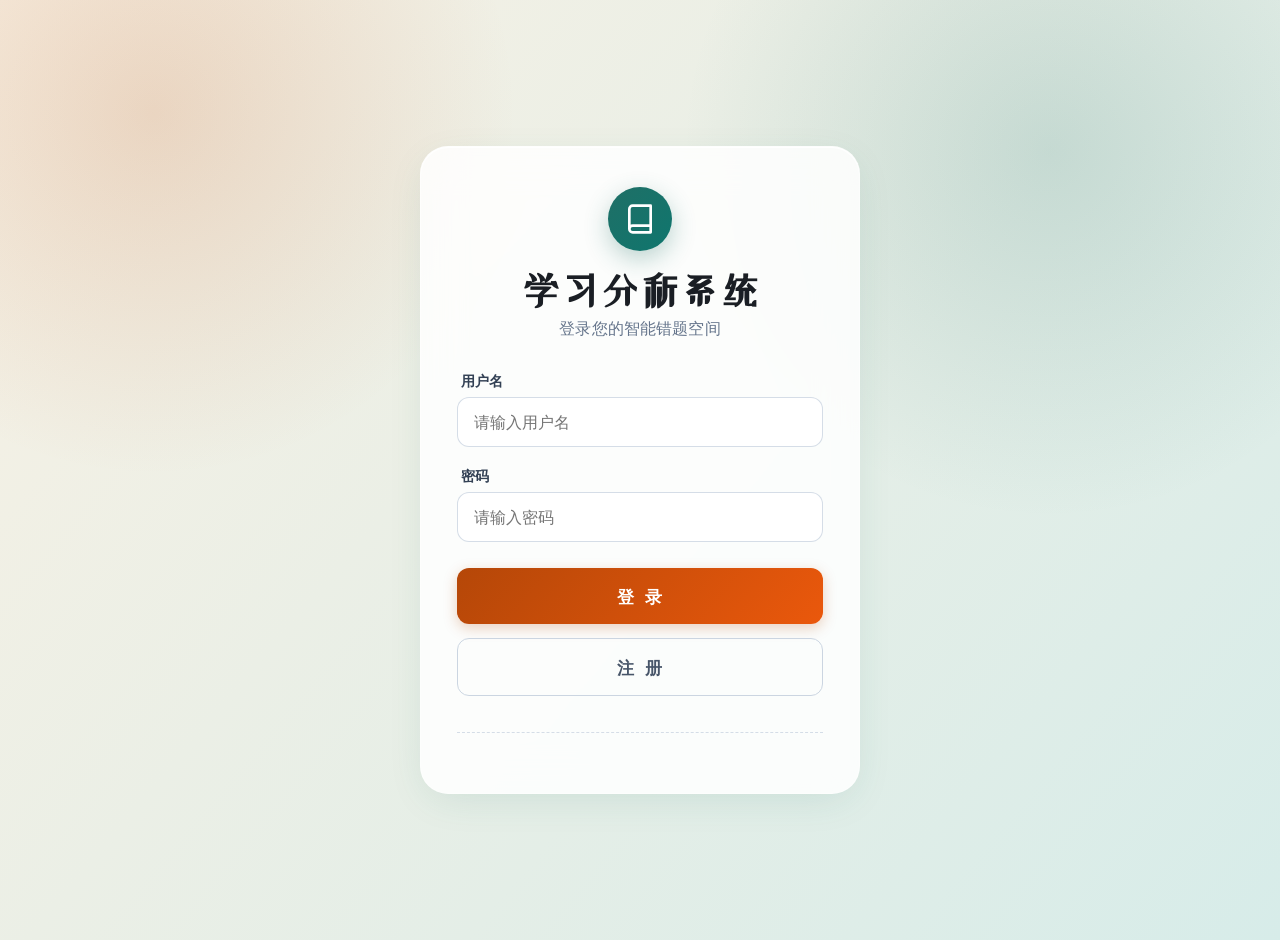
==== web/login.html @ 93766e54 "最小mvp以及一些杂项文件" ====
<!doctype html>
<html lang="zh-CN">
<head>
  <meta charset="UTF-8" />
  <meta name="viewport" content="width=device-width, initial-scale=1.0" />
  <title>登录 - 学习分析系统</title>
  <link rel="preconnect" href="https://fonts.googleapis.com" />
  <link rel="preconnect" href="https://fonts.gstatic.com" crossorigin />
  <link href="https://fonts.googleapis.com/css2?family=ZCOOL+XiaoWei&family=IBM+Plex+Mono:wght@400;600&display=swap" rel="stylesheet" />
  <link rel="stylesheet" href="/web/style.css" />
</head>
<body>
  <main class="login-shell">
    <section class="login-card">
      <div class="login-header">
        <div class="logo-circle">
          <svg viewBox="0 0 24 24" width="32" height="32" stroke="currentColor" stroke-width="2" fill="none" stroke-linecap="round" stroke-linejoin="round"><path d="M4 19.5v-15A2.5 2.5 0 0 1 6.5 2H20v20H6.5a2.5 2.5 0 0 1 0-5H20"></path></svg>
        </div>
        <h1>学习分析系统</h1>
        <p class="login-sub">登录您的智能错题空间</p>
      </div>

      <form id="loginForm" class="login-form">
        <div class="input-group">
          <label for="username">用户名</label>
          <input id="username" type="text" placeholder="请输入用户名" autocomplete="username" />
        </div>
        <div class="input-group">
          <label for="password">密码</label>
          <input id="password" type="password" placeholder="请输入密码" autocomplete="current-password" />
        </div>

        <div class="auth-actions">
          <button id="loginBtn" class="primary btn-large" type="button">登 录</button>
          <button id="registerBtn" class="ghost btn-large" type="button">注 册</button>
        </div>
      </form>

      <div id="authStatus" class="hint auth-footer">
      </div>
    </section>
  </main>
  <script src="/web/login.js"></script>
</body>
</html>
---- web/style.css ----
:root {
  --bg-a: #f8f1e4;
  --bg-b: #d7ece9;
  --card: rgba(255, 255, 255, 0.85);
  --ink: #22262e;
  --main: #b54708;
  --main-2: #1f6f66;
  --line: rgba(34, 38, 46, 0.2);
  --good: #166534;
  --warn: #9a3412;
}

* {
  box-sizing: border-box;
}

body {
  margin: 0;
  font-family: "IBM Plex Mono", "Microsoft YaHei", sans-serif;
  color: var(--ink);
  background:
    radial-gradient(circle at 12% 12%, rgba(181, 71, 8, 0.16), transparent 26%),
    radial-gradient(circle at 82% 16%, rgba(31, 111, 102, 0.16), transparent 28%),
    linear-gradient(130deg, var(--bg-a), var(--bg-b));
  min-height: 100vh;
  padding: 20px;
}

.shell {
  width: min(1100px, 100%);
  margin: 0 auto;
  display: grid;
  gap: 12px;
}

.hero,
.auth-card,
.panel {
  background: var(--card);
  border: 1px solid var(--line);
  border-radius: 18px;
  padding: 18px 24px;
  box-shadow: 0 12px 26px rgba(27, 39, 52, 0.12);
}

.hero {
  display: flex;
  justify-content: space-between;
  align-items: center;
  flex-wrap: wrap;
  gap: 16px;
}

.hero-brand {
  display: flex;
  align-items: center;
  gap: 14px;
}

.hero h1 {
  margin: 0;
  text-align: left;
}

.logo-circle-small {
  width: 44px;
  height: 44px;
  background: linear-gradient(135deg, var(--main-2), #0f766e);
  color: white;
  border-radius: 50%;
  display: flex;
  align-items: center;
  justify-content: center;
  box-shadow: 0 4px 12px rgba(31, 111, 102, 0.2);
}

.user-profile {
  display: flex;
  align-items: center;
  gap: 12px;
  background: rgba(255, 255, 255, 0.6);
  padding: 6px 14px 6px 6px;
  border-radius: 50px;
  border: 1px solid var(--line);
  box-shadow: 0 2px 8px rgba(0, 0, 0, 0.05);
}

.user-profile .avatar {
  width: 36px;
  height: 36px;
  background: #fff;
  border-radius: 50%;
  display: flex;
  align-items: center;
  justify-content: center;
  color: var(--main-2);
  box-shadow: 0 2px 6px rgba(0,0,0,0.1);
}

.user-profile .username {
  font-size: 0.95rem;
  font-weight: 600;
  color: #334155;
}

.small-btn {
  padding: 4px 12px;
  font-size: 0.85rem;
  border-radius: 20px;
  border: 1px solid rgba(203, 213, 225, 0.8);
}

.small-btn:hover {
  background: rgba(241, 245, 249, 0.8);
}

.btn-group-full {
  display: grid;
  grid-template-columns: 1fr 1fr;
  gap: 16px;
  margin: 8px 0;
}

.spread-btn {
  display: flex;
  align-items: center;
  justify-content: center;
  gap: 8px;
  padding: 16px 20px;
  font-size: 1.1rem;
  font-weight: 600;
  border-radius: 14px;
  letter-spacing: 0.03em;
  transition: transform 0.1s, box-shadow 0.2s;
}

.spread-btn.primary:hover {
  transform: translateY(-1px);
  box-shadow: 0 6px 20px rgba(181, 71, 8, 0.35);
}

.spread-btn.accent:hover {
  transform: translateY(-1px);
  box-shadow: 0 6px 20px rgba(31, 111, 102, 0.35);
}

.right-only {
  margin-left: auto;
}

.login-shell {
  min-height: 100vh;
  display: grid;
  place-items: center;
  padding: 1rem;
}

.login-card {
  width: min(440px, 100%);
  background: rgba(255, 255, 255, 0.85);
  backdrop-filter: blur(20px);
  -webkit-backdrop-filter: blur(20px);
  border: 1px solid rgba(255, 255, 255, 0.4);
  border-radius: 28px;
  padding: 40px 36px;
  box-shadow: 
    0 10px 40px -10px rgba(31, 111, 102, 0.15),
    inset 0 1px 0 rgba(255,255,255,1);
  display: flex;
  flex-direction: column;
  gap: 28px;
  animation: slideUpFade 0.6s cubic-bezier(0.16, 1, 0.3, 1) forwards;
}

@keyframes slideUpFade {
  from { opacity: 0; transform: translateY(20px); }
  to { opacity: 1; transform: translateY(0); }
}

.login-header {
  display: flex;
  flex-direction: column;
  align-items: center;
  gap: 8px;
}

.logo-circle {
  width: 64px;
  height: 64px;
  background: linear-gradient(135deg, var(--main-2), #0f766e);
  color: white;
  border-radius: 50%;
  display: flex;
  align-items: center;
  justify-content: center;
  margin-bottom: 12px;
  box-shadow: 0 8px 24px rgba(31, 111, 102, 0.3);
}

.login-card h1 {
  font-size: clamp(2rem, 3.5vw, 2.4rem);
  letter-spacing: 0.02em;
  text-align: center;
  color: #1a1e24;
}

.login-sub {
  margin: 0;
  color: #64748b;
  font-size: 1rem;
  letter-spacing: 0.01em;
  text-align: center;
}

.login-form {
  display: flex;
  flex-direction: column;
  gap: 16px;
}

.input-group {
  display: flex;
  flex-direction: column;
  gap: 6px;
}

.input-group label {
  font-size: 0.9rem;
  font-weight: 600;
  color: #334155;
  margin-left: 4px;
}

.input-group input {
  padding: 14px 16px;
  font-size: 1rem;
  border-radius: 12px;
  border: 1px solid rgba(203, 213, 225, 0.8);
  background: rgba(255, 255, 255, 0.9);
  transition: all 0.2s ease;
}

.input-group input:focus {
  outline: none;
  border-color: var(--main-2);
  box-shadow: 0 0 0 3px rgba(31, 111, 102, 0.15);
  background: #fff;
}

.auth-actions {
  display: grid;
  gap: 14px;
  margin-top: 10px;
}

.btn-large {
  padding: 14px 20px;
  font-size: 1.05rem;
  font-weight: 600;
  letter-spacing: 0.03em;
  border-radius: 12px;
  transition: transform 0.1s, box-shadow 0.2s;
}

.btn-large.primary {
  box-shadow: 0 4px 14px rgba(181, 71, 8, 0.25);
}

.btn-large.primary:hover {
  transform: translateY(-1px);
  box-shadow: 0 6px 20px rgba(181, 71, 8, 0.35);
}

.btn-large.ghost {
  border: 1px solid #cbd5e1;
  color: #475569;
  background: transparent;
}

.btn-large.ghost:hover {
  background: rgba(241, 245, 249, 0.8);
  color: #1e293b;
}

.auth-footer {
  margin-top: 8px;
  padding-top: 20px;
  border-top: 1px dashed rgba(203, 213, 225, 0.8);
  text-align: center;
  color: #64748b;
}
.auth-footer strong {
  color: #334155;
}

h1,
h2 {
  margin: 0;
  font-family: "ZCOOL XiaoWei", serif;
}

.hero p {
  margin: 8px 0 0;
  line-height: 1.7;
}

.hero h1 {
  text-align: center;
}

.panel h2,
.panel h3 {
  text-align: center;
}

.login-card .hint {
  text-align: center;
}

.tabs {
  display: grid;
  grid-template-columns: repeat(3, 1fr);
  gap: 8px;
}

.tab {
  border: 1px solid var(--line);
  background: rgba(255, 255, 255, 0.72);
  border-radius: 12px;
  padding: 10px;
  cursor: pointer;
  font: inherit;
  font-weight: 600;
}

.tab.active {
  background: linear-gradient(120deg, #f59e0b, #fb923c);
  color: #fff;
  border-color: transparent;
}

.panel {
  display: none;
  animation: fadeIn 220ms ease-out;
}

.panel.active {
  display: grid;
  gap: 10px;
}

@keyframes fadeIn {
  from {
    opacity: 0;
    transform: translateY(8px);
  }
  to {
    opacity: 1;
    transform: translateY(0);
  }
}

.row {
  display: flex;
  gap: 8px;
  align-items: center;
}

.row.wrap {
  flex-wrap: wrap;
}

.row.compact {
  margin-bottom: 8px;
}

label {
  font-size: 0.9rem;
}

input,
textarea,
select,
button {
  font: inherit;
}

input,
textarea,
select {
  border: 1px solid var(--line);
  border-radius: 10px;
  padding: 8px 10px;
  background: rgba(255, 255, 255, 0.72);
}

textarea {
  min-height: 100px;
  resize: vertical;
}

button {
  border: none;
  border-radius: 10px;
  padding: 9px 14px;
  cursor: pointer;
}

.primary {
  color: #fff;
  background: linear-gradient(130deg, var(--main), #ea580c);
}

.accent {
  color: #fff;
  background: linear-gradient(130deg, var(--main-2), #14b8a6);
}

.ghost {
  border: 1px solid var(--line);
  background: rgba(255, 255, 255, 0.8);
}

.hint {
  font-size: 0.88rem;
  color: rgba(34, 38, 46, 0.8);
}

.result {
  border-radius: 10px;
  border: 1px dashed var(--line);
  background: rgba(255, 255, 255, 0.65);
  padding: 10px;
  line-height: 1.6;
}

table {
  width: 100%;
  border-collapse: collapse;
  font-size: 0.92rem;
}

th,
td {
  border-bottom: 1px solid var(--line);
  text-align: left;
  padding: 8px;
  vertical-align: top;
}

th {
  font-size: 0.86rem;
  letter-spacing: 0.03em;
}

.bars {
  display: grid;
  gap: 8px;
}

.cards {
  display: grid;
  grid-template-columns: repeat(4, minmax(0, 1fr));
  gap: 8px;
}

.card {
  border: 1px solid var(--line);
  border-radius: 10px;
  padding: 10px;
  background: rgba(255, 255, 255, 0.72);
  line-height: 1.6;
}

.card strong {
  font-size: 1.2rem;
}

.bar-item {
  display: grid;
  grid-template-columns: 180px 1fr 70px;
  gap: 10px;
  align-items: center;
}

.bar-track {
  height: 12px;
  border-radius: 999px;
  background: rgba(15, 23, 42, 0.1);
  overflow: hidden;
}

.bar-fill {
  height: 100%;
  border-radius: 999px;
  background: linear-gradient(90deg, #0f766e, #22c55e);
}

.trend-item {
  display: grid;
  grid-template-columns: 120px 1fr 160px;
  gap: 10px;
  align-items: center;
}

.trend-bars {
  display: grid;
  gap: 6px;
}

.trend-created {
  background: linear-gradient(90deg, #0ea5e9, #22d3ee);
}

.trend-reviewed {
  background: linear-gradient(90deg, #f97316, #f59e0b);
}

.weak-fill {
  background: linear-gradient(90deg, #dc2626, #f97316);
}

.small {
  padding: 4px 8px;
  border-radius: 8px;
  font-size: 0.8rem;
}

.ok {
  color: var(--good);
}

.warn {
  color: var(--warn);
}

@media (max-width: 860px) {
  .tabs {
    grid-template-columns: 1fr;
  }

  .bar-item {
    grid-template-columns: 1fr;
  }

  .trend-item {
    grid-template-columns: 1fr;
  }

  .cards {
    grid-template-columns: 1fr 1fr;
  }

  .row {
    flex-wrap: wrap;
  }
}
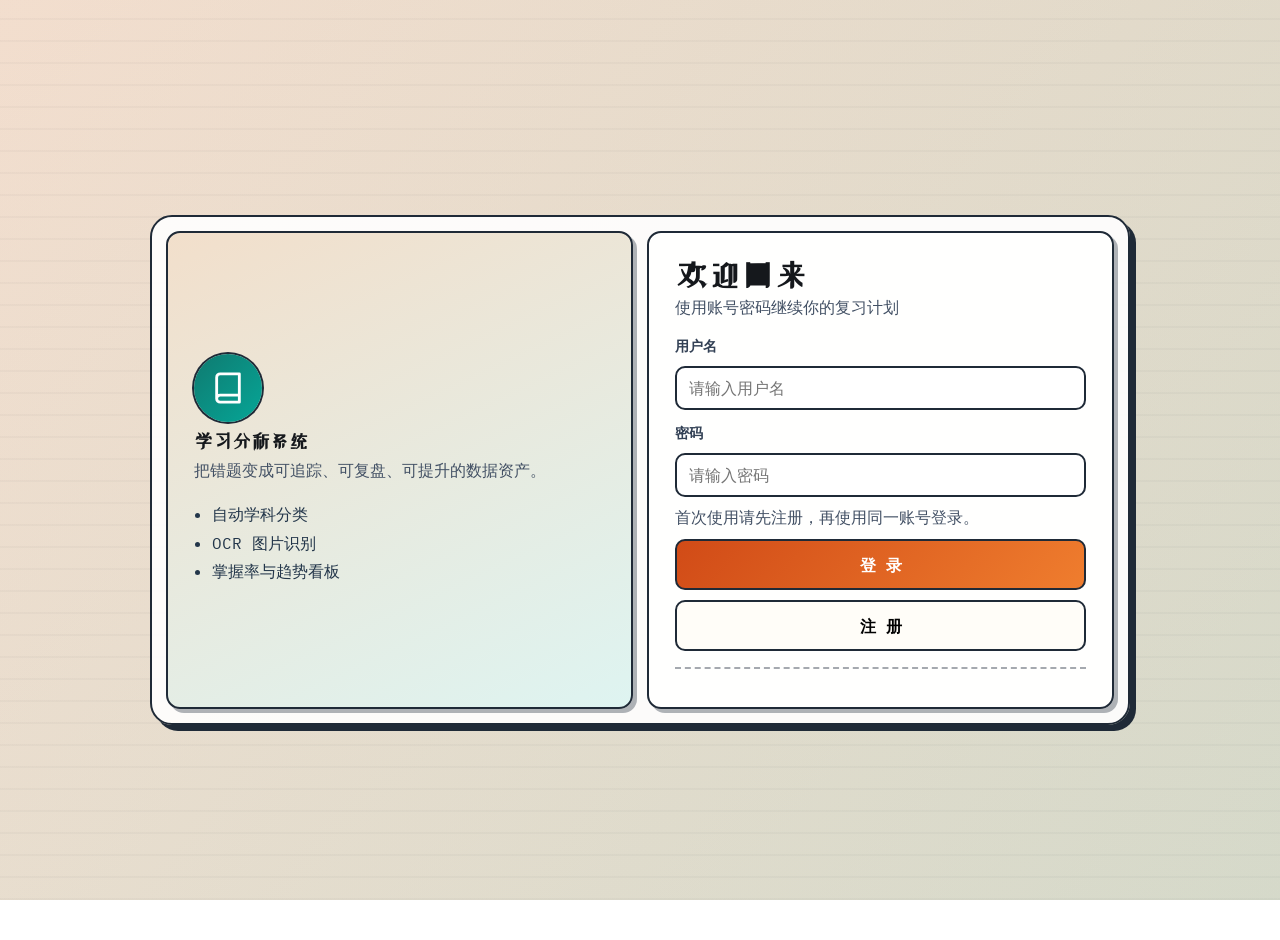
==== commit 38480146: "优化前端" ====
--- a/web/login.html
+++ b/web/login.html
@@ -11,32 +11,45 @@
 </head>
 <body>
   <main class="login-shell">
-    <section class="login-card">
-      <div class="login-header">
+    <section class="login-layout">
+      <aside class="login-brand-panel">
         <div class="logo-circle">
-          <svg viewBox="0 0 24 24" width="32" height="32" stroke="currentColor" stroke-width="2" fill="none" stroke-linecap="round" stroke-linejoin="round"><path d="M4 19.5v-15A2.5 2.5 0 0 1 6.5 2H20v20H6.5a2.5 2.5 0 0 1 0-5H20"></path></svg>
+          <svg viewBox="0 0 24 24" width="34" height="34" stroke="currentColor" stroke-width="2" fill="none" stroke-linecap="round" stroke-linejoin="round"><path d="M4 19.5v-15A2.5 2.5 0 0 1 6.5 2H20v20H6.5a2.5 2.5 0 0 1 0-5H20"></path></svg>
         </div>
         <h1>学习分析系统</h1>
-        <p class="login-sub">登录您的智能错题空间</p>
-      </div>
+        <p class="login-sub">把错题变成可追踪、可复盘、可提升的数据资产。</p>
+        <ul class="feature-list">
+          <li>自动学科分类</li>
+          <li>OCR 图片识别</li>
+          <li>掌握率与趋势看板</li>
+        </ul>
+      </aside>
 
-      <form id="loginForm" class="login-form">
-        <div class="input-group">
-          <label for="username">用户名</label>
-          <input id="username" type="text" placeholder="请输入用户名" autocomplete="username" />
-        </div>
-        <div class="input-group">
-          <label for="password">密码</label>
-          <input id="password" type="password" placeholder="请输入密码" autocomplete="current-password" />
+      <div class="login-card">
+        <div class="login-header">
+          <h2>欢迎回来</h2>
+          <p>使用账号密码继续你的复习计划</p>
         </div>
 
-        <div class="auth-actions">
-          <button id="loginBtn" class="primary btn-large" type="button">登 录</button>
-          <button id="registerBtn" class="ghost btn-large" type="button">注 册</button>
+        <form id="loginForm" class="login-form">
+          <div class="input-group">
+            <label for="username">用户名</label>
+            <input id="username" type="text" placeholder="请输入用户名" autocomplete="username" aria-label="用户名" />
+          </div>
+          <div class="input-group">
+            <label for="password">密码</label>
+            <input id="password" type="password" placeholder="请输入密码" autocomplete="current-password" aria-label="密码" />
+          </div>
+          <p class="login-tip">首次使用请先注册，再使用同一账号登录。</p>
+
+          <div class="auth-actions">
+            <button id="loginBtn" class="primary btn-large" type="button">登 录</button>
+            <button id="registerBtn" class="ghost btn-large" type="button">注 册</button>
+          </div>
+        </form>
+
+        <div id="authStatus" class="hint auth-footer">
         </div>
-      </form>
-
-      <div id="authStatus" class="hint auth-footer">
       </div>
     </section>
   </main>
--- a/web/style.css
+++ b/web/style.css
@@ -1,355 +1,661 @@
 :root {
-  --bg-a: #f8f1e4;
-  --bg-b: #d7ece9;
-  --card: rgba(255, 255, 255, 0.85);
-  --ink: #22262e;
-  --main: #b54708;
-  --main-2: #1f6f66;
-  --line: rgba(34, 38, 46, 0.2);
+  --paper: #f7f2e7;
+  --paper-soft: #fffdf8;
+  --ink: #15181c;
+  --ink-soft: #425064;
+  --line: #1f2a37;
+  --card: rgba(255, 255, 255, 0.9);
+  --hot: #d14b17;
+  --cool: #0f7a70;
+  --cool-soft: #def4f1;
+  --warn: #9a3412;
   --good: #166534;
-  --warn: #9a3412;
+  --radius-xl: 22px;
+  --radius-lg: 14px;
+  --radius-md: 10px;
+  --offset-shadow: 6px 6px 0 #1f2a37;
 }
 
 * {
   box-sizing: border-box;
 }
 
+html,
+body {
+  min-height: 100%;
+}
+
 body {
   margin: 0;
+  color: var(--ink);
   font-family: "IBM Plex Mono", "Microsoft YaHei", sans-serif;
-  color: var(--ink);
   background:
-    radial-gradient(circle at 12% 12%, rgba(181, 71, 8, 0.16), transparent 26%),
-    radial-gradient(circle at 82% 16%, rgba(31, 111, 102, 0.16), transparent 28%),
-    linear-gradient(130deg, var(--bg-a), var(--bg-b));
-  min-height: 100vh;
+    linear-gradient(135deg, rgba(209, 75, 23, 0.12) 0%, rgba(15, 122, 112, 0.1) 100%),
+    repeating-linear-gradient(0deg, rgba(31, 42, 55, 0.03), rgba(31, 42, 55, 0.03) 2px, transparent 2px, transparent 22px),
+    linear-gradient(120deg, var(--paper), #ece4d4);
+  background-attachment: fixed;
   padding: 20px;
 }
 
+h1,
+h2,
+h3 {
+  margin: 0;
+  font-family: "ZCOOL XiaoWei", serif;
+}
+
+button,
+input,
+select,
+textarea {
+  font: inherit;
+  transition: border-color 180ms ease, box-shadow 180ms ease, transform 180ms ease, background 180ms ease;
+}
+
+button:focus-visible,
+input:focus-visible,
+select:focus-visible,
+textarea:focus-visible {
+  outline: 3px solid rgba(23, 116, 106, 0.34);
+  outline-offset: 1px;
+}
+
+button:disabled {
+  opacity: 0.6;
+  cursor: not-allowed;
+}
+
 .shell {
-  width: min(1100px, 100%);
+  width: min(1180px, 100%);
   margin: 0 auto;
   display: grid;
-  gap: 12px;
+  gap: 14px;
 }
 
 .hero,
-.auth-card,
-.panel {
+.panel,
+.login-layout,
+.login-card {
+  border: 2px solid var(--line);
+  border-radius: var(--radius-xl);
   background: var(--card);
-  border: 1px solid var(--line);
-  border-radius: 18px;
-  padding: 18px 24px;
-  box-shadow: 0 12px 26px rgba(27, 39, 52, 0.12);
+  box-shadow: var(--offset-shadow);
 }
 
 .hero {
+  padding: 20px 24px;
   display: flex;
+  flex-wrap: wrap;
+  align-items: center;
   justify-content: space-between;
-  align-items: center;
-  flex-wrap: wrap;
-  gap: 16px;
+  gap: 14px;
+  position: relative;
+  overflow: hidden;
+}
+
+.hero::after {
+  content: "";
+  position: absolute;
+  inset: auto -9% -52% auto;
+  width: 260px;
+  height: 260px;
+  border-radius: 0;
+  transform: rotate(-12deg);
+  background: linear-gradient(145deg, rgba(209, 75, 23, 0.2), rgba(15, 122, 112, 0.24));
+}
+
+.hero-main,
+.user-profile {
+  z-index: 1;
+}
+
+.hero-main {
+  display: grid;
+  gap: 10px;
+}
+
+.hero-kicker {
+  display: inline-block;
+  width: fit-content;
+  padding: 4px 10px;
+  border: 2px solid var(--line);
+  border-radius: 999px;
+  background: #fff;
+  font-size: 0.72rem;
+  font-weight: 700;
+  letter-spacing: 0.12em;
 }
 
 .hero-brand {
   display: flex;
   align-items: center;
-  gap: 14px;
-}
-
-.hero h1 {
-  margin: 0;
-  text-align: left;
-}
-
-.logo-circle-small {
-  width: 44px;
-  height: 44px;
-  background: linear-gradient(135deg, var(--main-2), #0f766e);
-  color: white;
+  gap: 12px;
+}
+
+.hero-brand h1 {
+  font-size: clamp(1.3rem, 2.8vw, 1.9rem);
+  letter-spacing: 0.04em;
+  text-transform: uppercase;
+}
+
+.hero-sub {
+  margin: 3px 0 0;
+  color: var(--ink-soft);
+  font-size: 0.88rem;
+}
+
+.hero-tags {
+  display: inline-flex;
+  flex-wrap: wrap;
+  gap: 8px;
+}
+
+.hero-tags span {
+  min-height: 30px;
+  padding: 6px 10px;
+  border: 2px solid var(--line);
+  border-radius: 999px;
+  background: var(--paper-soft);
+  color: var(--ink);
+  font-size: 0.8rem;
+}
+
+.logo-circle-small,
+.logo-circle {
   border-radius: 50%;
   display: flex;
   align-items: center;
   justify-content: center;
-  box-shadow: 0 4px 12px rgba(31, 111, 102, 0.2);
+  color: #fff;
+  background: linear-gradient(135deg, var(--cool), #06a697);
+}
+
+.logo-circle-small {
+  width: 48px;
+  height: 48px;
+  box-shadow: 0 0 0 2px var(--line);
 }
 
 .user-profile {
   display: flex;
   align-items: center;
-  gap: 12px;
-  background: rgba(255, 255, 255, 0.6);
-  padding: 6px 14px 6px 6px;
-  border-radius: 50px;
-  border: 1px solid var(--line);
-  box-shadow: 0 2px 8px rgba(0, 0, 0, 0.05);
+  gap: 10px;
+  border: 2px solid var(--line);
+  border-radius: 999px;
+  background: rgba(255, 255, 255, 0.8);
+  padding: 6px 12px 6px 6px;
+  box-shadow: 4px 4px 0 rgba(31, 42, 55, 0.8);
 }
 
 .user-profile .avatar {
   width: 36px;
   height: 36px;
-  background: #fff;
   border-radius: 50%;
   display: flex;
   align-items: center;
   justify-content: center;
-  color: var(--main-2);
-  box-shadow: 0 2px 6px rgba(0,0,0,0.1);
+  color: var(--cool);
+  background: #fff;
 }
 
 .user-profile .username {
-  font-size: 0.95rem;
+  font-size: 0.92rem;
+  color: #233244;
   font-weight: 600;
-  color: #334155;
 }
 
 .small-btn {
+  min-height: 34px;
   padding: 4px 12px;
-  font-size: 0.85rem;
-  border-radius: 20px;
-  border: 1px solid rgba(203, 213, 225, 0.8);
-}
-
-.small-btn:hover {
-  background: rgba(241, 245, 249, 0.8);
+  border-radius: 999px;
+}
+
+.tabs {
+  display: grid;
+  grid-template-columns: repeat(3, 1fr);
+  gap: 10px;
+}
+
+.tab {
+  min-height: 46px;
+  border: 2px solid var(--line);
+  border-radius: var(--radius-lg);
+  background: var(--paper-soft);
+  cursor: pointer;
+  font-weight: 600;
+  text-transform: uppercase;
+}
+
+.tab:hover {
+  background: #fff;
+}
+
+.tab.active {
+  color: #fff;
+  border-color: transparent;
+  background: linear-gradient(130deg, var(--hot), #ef7d2e);
+  box-shadow: 3px 3px 0 #7a2f0f;
+}
+
+.panel {
+  display: none;
+  padding: 20px;
+  animation: panelIn 240ms ease-out;
+}
+
+.panel.active {
+  display: grid;
+  gap: 12px;
+}
+
+.panel h2,
+.panel h3 {
+  text-align: center;
+  letter-spacing: 0.06em;
+  text-transform: uppercase;
+}
+
+.section-note {
+  margin: -2px 0 2px;
+  text-align: center;
+  color: var(--ink-soft);
+  font-size: 0.86rem;
+  line-height: 1.6;
+}
+
+.row {
+  display: flex;
+  align-items: center;
+  gap: 10px;
+}
+
+.row.wrap {
+  flex-wrap: wrap;
+}
+
+label {
+  font-size: 0.9rem;
+}
+
+input,
+select,
+textarea {
+  min-height: 44px;
+  border: 2px solid var(--line);
+  border-radius: var(--radius-md);
+  padding: 10px 12px;
+  background: #fff;
+}
+
+input:hover,
+select:hover,
+textarea:hover {
+  border-color: var(--cool);
+}
+
+#entryFinalLabel,
+input[type="file"] {
+  flex: 1;
+}
+
+textarea {
+  min-height: 114px;
+  resize: vertical;
+}
+
+#entryAnalysis {
+  min-height: 220px;
+}
+
+button {
+  min-height: 44px;
+  padding: 10px 14px;
+  border: 2px solid var(--line);
+  border-radius: var(--radius-md);
+  cursor: pointer;
+}
+
+.primary {
+  color: #fff;
+  background: linear-gradient(130deg, var(--hot), #ef7d2e);
+}
+
+.primary:hover {
+  transform: translate(-1px, -1px);
+  box-shadow: 4px 4px 0 #7a2f0f;
+}
+
+.accent {
+  color: #fff;
+  background: linear-gradient(130deg, var(--cool), #10ab9c);
+}
+
+.accent:hover {
+  transform: translate(-1px, -1px);
+  box-shadow: 4px 4px 0 #095147;
+}
+
+.ghost {
+  border: 2px solid var(--line);
+  background: var(--paper-soft);
+}
+
+.ghost:hover {
+  background: #fff;
 }
 
 .btn-group-full {
   display: grid;
-  grid-template-columns: 1fr 1fr;
-  gap: 16px;
-  margin: 8px 0;
-}
-
-.spread-btn {
+  grid-template-columns: repeat(2, minmax(0, 1fr));
+  gap: 12px;
+}
+
+.spread-btn,
+.btn-large {
+  min-height: 48px;
   display: flex;
   align-items: center;
   justify-content: center;
   gap: 8px;
-  padding: 16px 20px;
-  font-size: 1.1rem;
+  font-size: 1.02rem;
   font-weight: 600;
-  border-radius: 14px;
-  letter-spacing: 0.03em;
-  transition: transform 0.1s, box-shadow 0.2s;
-}
-
-.spread-btn.primary:hover {
-  transform: translateY(-1px);
-  box-shadow: 0 6px 20px rgba(181, 71, 8, 0.35);
-}
-
-.spread-btn.accent:hover {
-  transform: translateY(-1px);
-  box-shadow: 0 6px 20px rgba(31, 111, 102, 0.35);
-}
-
-.right-only {
-  margin-left: auto;
+}
+
+.hint {
+  color: var(--ink-soft);
+  font-size: 0.88rem;
+}
+
+.result {
+  border-radius: var(--radius-md);
+  border: 2px dashed var(--line);
+  background: var(--paper-soft);
+  padding: 10px 12px;
+  line-height: 1.6;
+}
+
+.table-wrap {
+  width: 100%;
+  overflow-x: auto;
+  border: 2px solid var(--line);
+  border-radius: var(--radius-md);
+  background: #fff;
+}
+
+table {
+  width: 100%;
+  min-width: 760px;
+  border-collapse: collapse;
+  font-size: 0.92rem;
+}
+
+th,
+td {
+  border-bottom: 2px solid rgba(31, 42, 55, 0.2);
+  text-align: left;
+  vertical-align: top;
+  padding: 10px;
+}
+
+th {
+  background: linear-gradient(180deg, #eaf0f6, #f4f7fb);
+  color: #2d3d4f;
+  text-transform: uppercase;
+  font-size: 0.82rem;
+  letter-spacing: 0.05em;
+}
+
+#tab-list table th:nth-child(2),
+#tab-list table td:nth-child(2),
+#tab-list table th:nth-child(4),
+#tab-list table td:nth-child(4),
+#tab-list table th:nth-child(5),
+#tab-list table td:nth-child(5) {
+  white-space: nowrap;
+}
+
+.action-buttons {
+  display: inline-flex;
+  align-items: center;
+  gap: 6px;
+  white-space: nowrap;
+}
+
+.small {
+  min-height: 34px;
+  padding: 4px 10px;
+  border-radius: 8px;
+  font-size: 0.8rem;
+}
+
+.bars {
+  display: grid;
+  gap: 8px;
+}
+
+.cards {
+  display: grid;
+  grid-template-columns: repeat(4, minmax(0, 1fr));
+  gap: 10px;
+}
+
+.card {
+  border-radius: var(--radius-md);
+  border: 2px solid var(--line);
+  background: linear-gradient(160deg, #fff, #f7fffd);
+  padding: 12px;
+  line-height: 1.65;
+  box-shadow: 4px 4px 0 rgba(31, 42, 55, 0.25);
+}
+
+.card strong {
+  font-size: 1.2rem;
+}
+
+.bar-item {
+  display: grid;
+  grid-template-columns: 180px 1fr max-content;
+  gap: 10px;
+  align-items: center;
+}
+
+.bar-item > span:last-child {
+  white-space: nowrap;
+  justify-self: end;
+}
+
+.bar-track {
+  height: 12px;
+  border-radius: 999px;
+  background: rgba(31, 42, 55, 0.12);
+  overflow: hidden;
+}
+
+.bar-fill {
+  height: 100%;
+  border-radius: 999px;
+  background: linear-gradient(90deg, #0f766e, #22c55e);
+}
+
+.pie-layout {
+  display: grid;
+  grid-template-columns: 220px 1fr;
+  gap: 16px;
+  align-items: center;
+}
+
+.pie-chart {
+  width: 220px;
+  aspect-ratio: 1;
+  border-radius: 50%;
+  border: 2px solid var(--line);
+  box-shadow: inset 0 0 0 1px rgba(255, 255, 255, 0.5);
+  position: relative;
+}
+
+.pie-chart::after {
+  content: "";
+  position: absolute;
+  inset: 28%;
+  border-radius: 50%;
+  background: rgba(255, 255, 255, 0.92);
+  border: 2px solid rgba(31, 42, 55, 0.2);
+}
+
+.pie-legend {
+  display: grid;
+  gap: 8px;
+}
+
+.pie-legend-item {
+  display: grid;
+  grid-template-columns: 12px 1fr max-content;
+  gap: 8px;
+  align-items: center;
+}
+
+.pie-dot {
+  width: 12px;
+  height: 12px;
+  border-radius: 50%;
+}
+
+.pie-value {
+  justify-self: end;
+}
+
+.legend-inline {
+  display: inline-flex;
+  justify-self: center;
+  align-items: center;
+  gap: 8px;
+  color: #324152;
+  font-size: 0.84rem;
+}
+
+.dot {
+  width: 10px;
+  height: 10px;
+  border-radius: 50%;
+}
+
+.trend-item {
+  display: grid;
+  grid-template-columns: 120px 1fr 170px;
+  gap: 10px;
+  align-items: center;
+}
+
+.trend-bars {
+  display: grid;
+  gap: 6px;
+}
+
+.trend-created {
+  background: linear-gradient(90deg, #0ea5e9, #22d3ee);
+}
+
+.trend-reviewed {
+  background: linear-gradient(90deg, #f97316, #f59e0b);
+}
+
+.weak-fill {
+  background: linear-gradient(90deg, #dc2626, #f97316);
 }
 
 .login-shell {
-  min-height: 100vh;
+  min-height: 100dvh;
   display: grid;
   place-items: center;
-  padding: 1rem;
+  padding: 16px;
+}
+
+.login-layout {
+  width: min(980px, 100%);
+  padding: 14px;
+  display: grid;
+  grid-template-columns: 1fr 1fr;
+  gap: 14px;
+}
+
+.login-brand-panel {
+  border-radius: var(--radius-lg);
+  background: linear-gradient(155deg, #f2dfcb, var(--cool-soft));
+  border: 2px solid var(--line);
+  padding: 26px;
+  display: grid;
+  align-content: center;
+  gap: 10px;
+  box-shadow: 4px 4px 0 rgba(31, 42, 55, 0.35);
+}
+
+.feature-list {
+  margin: 8px 0 0;
+  padding-left: 18px;
+  color: #23364a;
+  line-height: 1.8;
 }
 
 .login-card {
-  width: min(440px, 100%);
-  background: rgba(255, 255, 255, 0.85);
-  backdrop-filter: blur(20px);
-  -webkit-backdrop-filter: blur(20px);
-  border: 1px solid rgba(255, 255, 255, 0.4);
-  border-radius: 28px;
-  padding: 40px 36px;
-  box-shadow: 
-    0 10px 40px -10px rgba(31, 111, 102, 0.15),
-    inset 0 1px 0 rgba(255,255,255,1);
-  display: flex;
-  flex-direction: column;
-  gap: 28px;
-  animation: slideUpFade 0.6s cubic-bezier(0.16, 1, 0.3, 1) forwards;
-}
-
-@keyframes slideUpFade {
-  from { opacity: 0; transform: translateY(20px); }
-  to { opacity: 1; transform: translateY(0); }
+  padding: 26px;
+  border-radius: var(--radius-lg);
+  display: grid;
+  align-content: center;
+  gap: 14px;
+  box-shadow: 4px 4px 0 rgba(31, 42, 55, 0.35);
 }
 
 .login-header {
-  display: flex;
-  flex-direction: column;
-  align-items: center;
-  gap: 8px;
+  display: grid;
+  gap: 6px;
+}
+
+.login-header h2 {
+  font-size: clamp(1.6rem, 2.8vw, 2rem);
+}
+
+.login-header p,
+.login-sub,
+.login-tip {
+  margin: 0;
+  color: var(--ink-soft);
 }
 
 .logo-circle {
-  width: 64px;
-  height: 64px;
-  background: linear-gradient(135deg, var(--main-2), #0f766e);
-  color: white;
-  border-radius: 50%;
-  display: flex;
-  align-items: center;
-  justify-content: center;
-  margin-bottom: 12px;
-  box-shadow: 0 8px 24px rgba(31, 111, 102, 0.3);
-}
-
-.login-card h1 {
-  font-size: clamp(2rem, 3.5vw, 2.4rem);
-  letter-spacing: 0.02em;
-  text-align: center;
-  color: #1a1e24;
-}
-
-.login-sub {
-  margin: 0;
-  color: #64748b;
-  font-size: 1rem;
-  letter-spacing: 0.01em;
-  text-align: center;
-}
-
-.login-form {
-  display: flex;
-  flex-direction: column;
-  gap: 16px;
-}
-
-.input-group {
-  display: flex;
-  flex-direction: column;
-  gap: 6px;
+  width: 68px;
+  height: 68px;
+  box-shadow: 0 0 0 2px var(--line);
+}
+
+.login-form,
+.input-group,
+.auth-actions {
+  display: grid;
+  gap: 10px;
 }
 
 .input-group label {
   font-size: 0.9rem;
   font-weight: 600;
   color: #334155;
-  margin-left: 4px;
-}
-
-.input-group input {
-  padding: 14px 16px;
-  font-size: 1rem;
-  border-radius: 12px;
-  border: 1px solid rgba(203, 213, 225, 0.8);
-  background: rgba(255, 255, 255, 0.9);
-  transition: all 0.2s ease;
-}
-
-.input-group input:focus {
-  outline: none;
-  border-color: var(--main-2);
-  box-shadow: 0 0 0 3px rgba(31, 111, 102, 0.15);
-  background: #fff;
-}
-
-.auth-actions {
-  display: grid;
-  gap: 14px;
-  margin-top: 10px;
-}
-
-.btn-large {
-  padding: 14px 20px;
-  font-size: 1.05rem;
-  font-weight: 600;
-  letter-spacing: 0.03em;
-  border-radius: 12px;
-  transition: transform 0.1s, box-shadow 0.2s;
-}
-
-.btn-large.primary {
-  box-shadow: 0 4px 14px rgba(181, 71, 8, 0.25);
-}
-
-.btn-large.primary:hover {
-  transform: translateY(-1px);
-  box-shadow: 0 6px 20px rgba(181, 71, 8, 0.35);
-}
-
-.btn-large.ghost {
-  border: 1px solid #cbd5e1;
-  color: #475569;
-  background: transparent;
-}
-
-.btn-large.ghost:hover {
-  background: rgba(241, 245, 249, 0.8);
-  color: #1e293b;
 }
 
 .auth-footer {
-  margin-top: 8px;
-  padding-top: 20px;
-  border-top: 1px dashed rgba(203, 213, 225, 0.8);
+  margin: 2px 0 0;
+  padding-top: 12px;
+  border-top: 2px dashed rgba(31, 42, 55, 0.4);
   text-align: center;
-  color: #64748b;
-}
-.auth-footer strong {
-  color: #334155;
-}
-
-h1,
-h2 {
-  margin: 0;
-  font-family: "ZCOOL XiaoWei", serif;
-}
-
-.hero p {
-  margin: 8px 0 0;
-  line-height: 1.7;
-}
-
-.hero h1 {
-  text-align: center;
-}
-
-.panel h2,
-.panel h3 {
-  text-align: center;
-}
-
-.login-card .hint {
-  text-align: center;
-}
-
-.tabs {
-  display: grid;
-  grid-template-columns: repeat(3, 1fr);
-  gap: 8px;
-}
-
-.tab {
-  border: 1px solid var(--line);
-  background: rgba(255, 255, 255, 0.72);
-  border-radius: 12px;
-  padding: 10px;
-  cursor: pointer;
-  font: inherit;
-  font-weight: 600;
-}
-
-.tab.active {
-  background: linear-gradient(120deg, #f59e0b, #fb923c);
-  color: #fff;
-  border-color: transparent;
-}
-
-.panel {
-  display: none;
-  animation: fadeIn 220ms ease-out;
-}
-
-.panel.active {
-  display: grid;
-  gap: 10px;
-}
-
-@keyframes fadeIn {
+}
+
+.ok {
+  color: var(--good);
+}
+
+.warn {
+  color: var(--warn);
+}
+
+@keyframes panelIn {
   from {
     opacity: 0;
     transform: translateY(8px);
@@ -360,198 +666,68 @@
   }
 }
 
-.row {
-  display: flex;
-  gap: 8px;
-  align-items: center;
-}
-
-.row.wrap {
-  flex-wrap: wrap;
-}
-
-.row.compact {
-  margin-bottom: 8px;
-}
-
-label {
-  font-size: 0.9rem;
-}
-
-input,
-textarea,
-select,
-button {
-  font: inherit;
-}
-
-input,
-textarea,
-select {
-  border: 1px solid var(--line);
-  border-radius: 10px;
-  padding: 8px 10px;
-  background: rgba(255, 255, 255, 0.72);
-}
-
-textarea {
-  min-height: 100px;
-  resize: vertical;
-}
-
-button {
-  border: none;
-  border-radius: 10px;
-  padding: 9px 14px;
-  cursor: pointer;
-}
-
-.primary {
-  color: #fff;
-  background: linear-gradient(130deg, var(--main), #ea580c);
-}
-
-.accent {
-  color: #fff;
-  background: linear-gradient(130deg, var(--main-2), #14b8a6);
-}
-
-.ghost {
-  border: 1px solid var(--line);
-  background: rgba(255, 255, 255, 0.8);
-}
-
-.hint {
-  font-size: 0.88rem;
-  color: rgba(34, 38, 46, 0.8);
-}
-
-.result {
-  border-radius: 10px;
-  border: 1px dashed var(--line);
-  background: rgba(255, 255, 255, 0.65);
-  padding: 10px;
-  line-height: 1.6;
-}
-
-table {
-  width: 100%;
-  border-collapse: collapse;
-  font-size: 0.92rem;
-}
-
-th,
-td {
-  border-bottom: 1px solid var(--line);
-  text-align: left;
-  padding: 8px;
-  vertical-align: top;
-}
-
-th {
-  font-size: 0.86rem;
-  letter-spacing: 0.03em;
-}
-
-.bars {
-  display: grid;
-  gap: 8px;
-}
-
-.cards {
-  display: grid;
-  grid-template-columns: repeat(4, minmax(0, 1fr));
-  gap: 8px;
-}
-
-.card {
-  border: 1px solid var(--line);
-  border-radius: 10px;
-  padding: 10px;
-  background: rgba(255, 255, 255, 0.72);
-  line-height: 1.6;
-}
-
-.card strong {
-  font-size: 1.2rem;
-}
-
-.bar-item {
-  display: grid;
-  grid-template-columns: 180px 1fr 70px;
-  gap: 10px;
-  align-items: center;
-}
-
-.bar-track {
-  height: 12px;
-  border-radius: 999px;
-  background: rgba(15, 23, 42, 0.1);
-  overflow: hidden;
-}
-
-.bar-fill {
-  height: 100%;
-  border-radius: 999px;
-  background: linear-gradient(90deg, #0f766e, #22c55e);
-}
-
-.trend-item {
-  display: grid;
-  grid-template-columns: 120px 1fr 160px;
-  gap: 10px;
-  align-items: center;
-}
-
-.trend-bars {
-  display: grid;
-  gap: 6px;
-}
-
-.trend-created {
-  background: linear-gradient(90deg, #0ea5e9, #22d3ee);
-}
-
-.trend-reviewed {
-  background: linear-gradient(90deg, #f97316, #f59e0b);
-}
-
-.weak-fill {
-  background: linear-gradient(90deg, #dc2626, #f97316);
-}
-
-.small {
-  padding: 4px 8px;
-  border-radius: 8px;
-  font-size: 0.8rem;
-}
-
-.ok {
-  color: var(--good);
-}
-
-.warn {
-  color: var(--warn);
-}
-
-@media (max-width: 860px) {
-  .tabs {
-    grid-template-columns: 1fr;
-  }
-
-  .bar-item {
-    grid-template-columns: 1fr;
+@media (max-width: 980px) {
+  .cards {
+    grid-template-columns: repeat(2, minmax(0, 1fr));
   }
 
   .trend-item {
     grid-template-columns: 1fr;
   }
 
-  .cards {
-    grid-template-columns: 1fr 1fr;
+  .login-layout {
+    grid-template-columns: 1fr;
+  }
+}
+
+@media (max-width: 860px) {
+  body {
+    padding: 12px;
+  }
+
+  .hero,
+  .panel,
+  .login-layout,
+  .login-card {
+    border-radius: 16px;
+  }
+
+  .hero,
+  .panel {
+    padding: 14px;
+  }
+
+  .tabs,
+  .btn-group-full {
+    grid-template-columns: 1fr;
   }
 
   .row {
     flex-wrap: wrap;
   }
-}
+
+  .bar-item,
+  .pie-layout {
+    grid-template-columns: 1fr;
+  }
+
+  .pie-legend {
+    width: 100%;
+  }
+
+  .legend-inline {
+    flex-wrap: wrap;
+    justify-content: center;
+  }
+}
+
+@media (prefers-reduced-motion: reduce) {
+  *,
+  *::before,
+  *::after {
+    animation-duration: 0.01ms !important;
+    animation-iteration-count: 1 !important;
+    transition-duration: 0.01ms !important;
+    scroll-behavior: auto !important;
+  }
+}
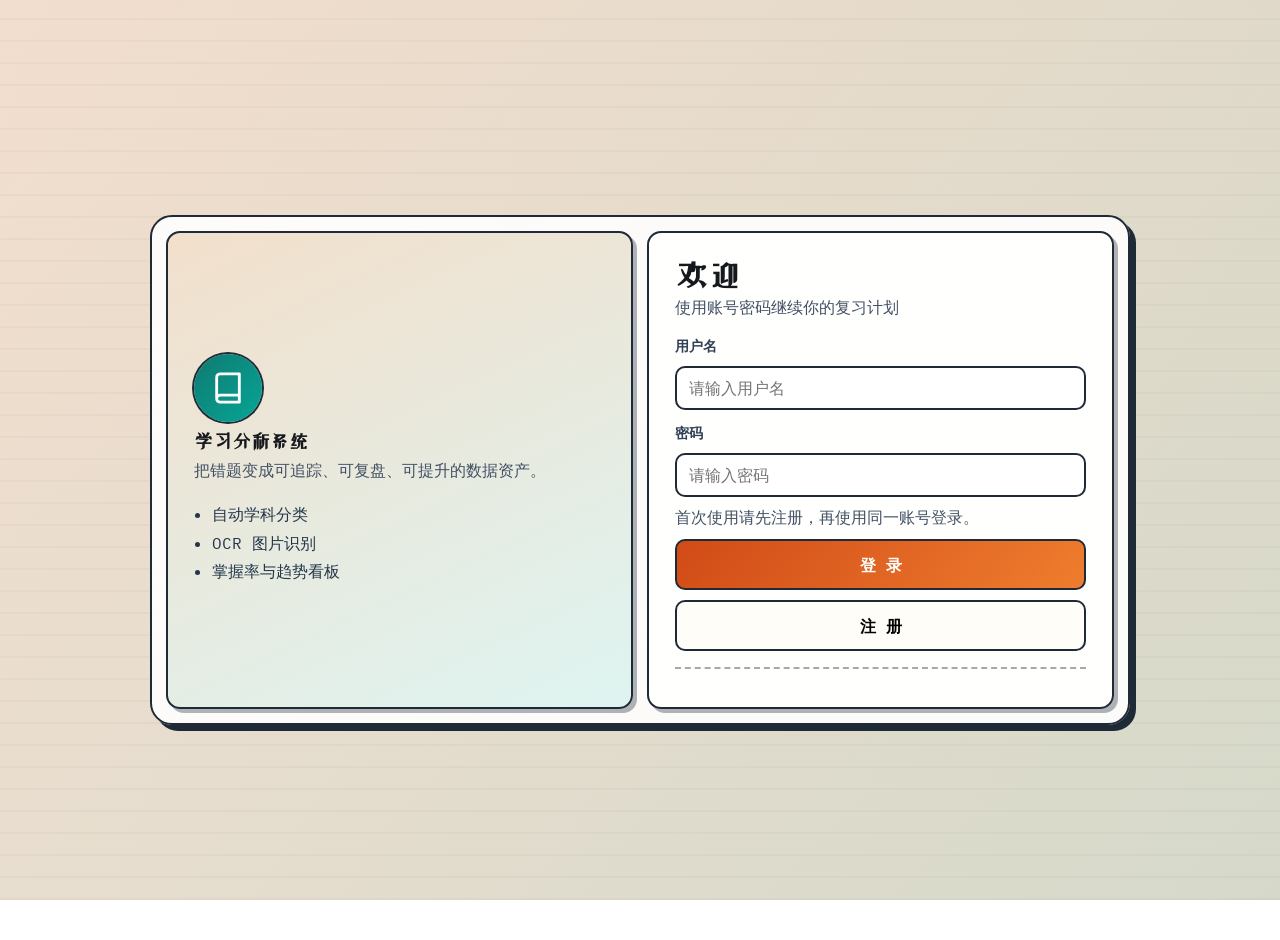
==== commit 52d34f93: "加练习模块前备份" ====
--- a/web/login.html
+++ b/web/login.html
@@ -27,7 +27,7 @@
 
       <div class="login-card">
         <div class="login-header">
-          <h2>欢迎回来</h2>
+          <h2>欢迎</h2>
           <p>使用账号密码继续你的复习计划</p>
         </div>
 
--- a/web/style.css
+++ b/web/style.css
@@ -66,7 +66,7 @@
 }
 
 .shell {
-  width: min(1180px, 100%);
+  width: min(1380px, 100%);
   margin: 0 auto;
   display: grid;
   gap: 14px;
@@ -293,14 +293,98 @@
   border-color: var(--cool);
 }
 
-#entryFinalLabel,
-input[type="file"] {
+#entryFinalLabel {
   flex: 1;
 }
 
 textarea {
+  width: 100%;
   min-height: 114px;
   resize: vertical;
+}
+
+.entry-input-wrap {
+  display: flex;
+  flex-direction: column;
+  width: 100%;
+  border: 2px solid var(--line);
+  border-radius: var(--radius-md);
+  background: #fff;
+  overflow: hidden;
+}
+
+.entry-input-wrap:focus-within {
+  border-color: var(--cool);
+  box-shadow: 0 0 0 3px rgba(15, 122, 112, 0.16);
+}
+
+#entryText {
+  border: none;
+  border-radius: 0;
+  box-shadow: none;
+  outline: none;
+  min-height: 160px;
+  padding: 14px 14px 10px;
+}
+
+.entry-input-toolbar {
+  position: static;
+  min-height: 50px;
+  padding: 8px 10px 10px;
+  display: flex;
+  align-items: center;
+  justify-content: flex-start;
+  gap: 8px;
+  flex-wrap: wrap;
+  border-top: 1px solid rgba(31, 42, 55, 0.16);
+  background: linear-gradient(180deg, #f8fbfa 0%, #eef7f5 100%);
+}
+
+.tool-btn {
+  min-height: 36px;
+  padding: 6px 12px;
+  border-radius: 999px;
+  border: 2px solid var(--line);
+  background: #fff;
+  color: var(--ink);
+  font-size: 0.85rem;
+  line-height: 1;
+}
+
+.tool-btn:hover {
+  background: #f7fafb;
+}
+
+.tool-btn-primary {
+  color: #fff;
+  border-color: transparent;
+  background: linear-gradient(130deg, var(--cool), #10ab9c);
+  box-shadow: 2px 2px 0 #095147;
+}
+
+.tool-btn-primary:hover {
+  transform: translate(-1px, -1px);
+}
+
+.sr-only-file {
+  display: none;
+}
+
+.entry-image-meta-row {
+  display: flex;
+  align-items: center;
+  justify-content: flex-start;
+  gap: 10px;
+  flex-wrap: wrap;
+}
+
+#clearImageBtn {
+  min-height: 36px;
+  padding: 6px 12px;
+}
+
+#clearImageBtn:disabled {
+  opacity: 0.45;
 }
 
 #entryAnalysis {
